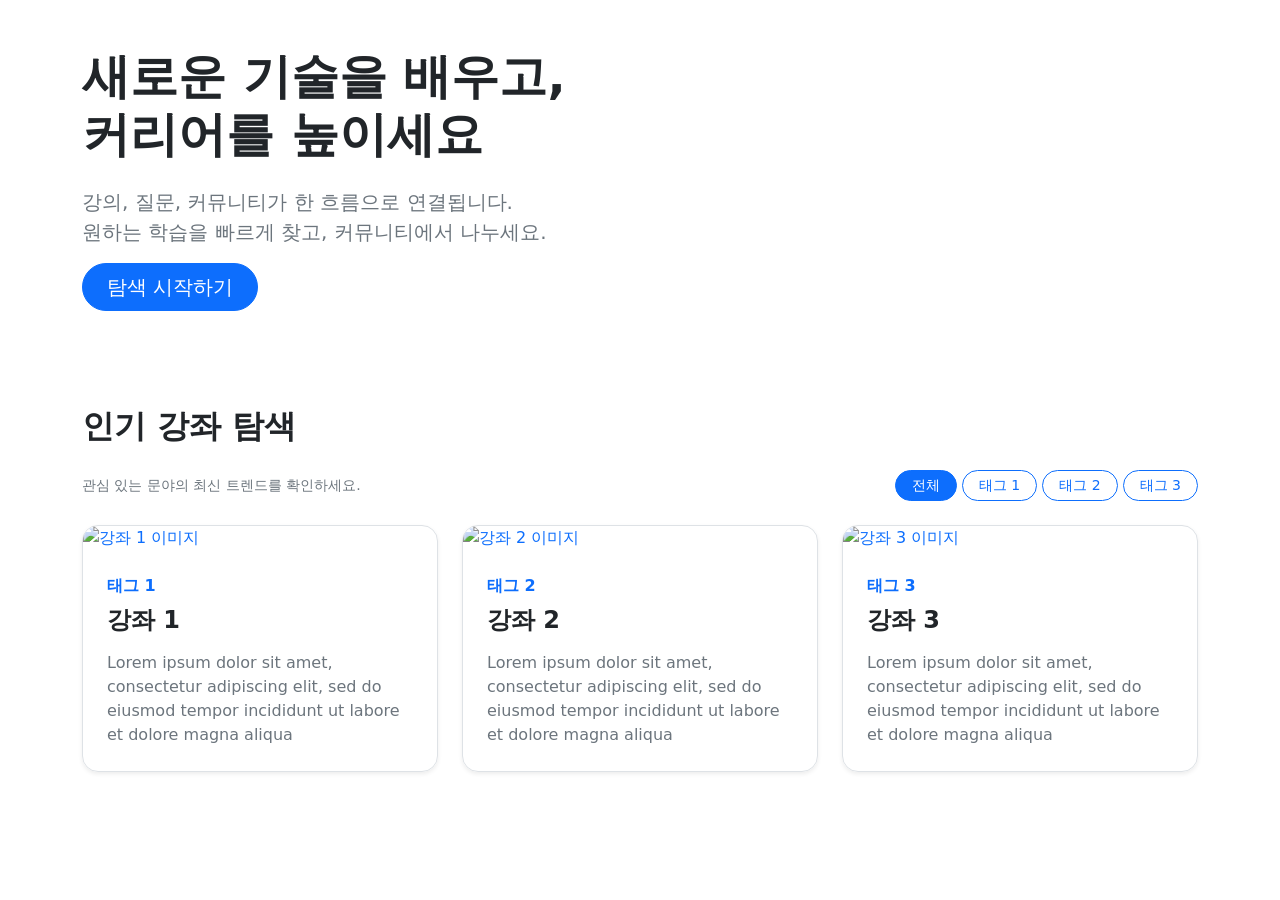
==== src/main/resources/templates/index.html @ dd258475 "feat: 메인 페이지 추가" ====
<!DOCTYPE html>
<html lang="ko">
<head>
  <meta charset="UTF-8">
  <meta name="viewport" content="width=device-width, initial-scale=1">
  <title>ConnectLearn</title>

  <!-- 1. Bootstrap CDN (반드시 먼저 로드) -->
  <link crossorigin="anonymous"
        href="https://cdn.jsdelivr.net/npm/bootstrap@5.3.8/dist/css/bootstrap.min.css"
        integrity="sha384-sRIl4kxILFvY47J16cr9ZwB07vP4J8+LH7qKQnuqkuIAvNWLzeN8tE5YBujZqJLB"
        rel="stylesheet">

  <!-- 2. 공용 컬러 테마 (Bootstrap 이후 로드해야 오버라이드 적용) -->
  <link th:href="@{/css/theme.css}" rel="stylesheet">

  <!-- 3. 공용 스타일 -->
  <link th:href="@{/css/header.css}" rel="stylesheet">

  <!-- 4. 페이지 전용 스타일 -->
  <link th:href="@{/css/home.css}" rel="stylesheet">
</head>
<body>

<div th:replace="~{fragments/header::header}"></div>

<main>
  <!-- 히어로 섹션 -->
  <section class="py-5 hero-surface">
    <div class="container d-flex flex-column">
      <h1 class="display-5 fw-bold text-dark mb-4">새로운 기술을 배우고,<br>커리어를 높이세요</h1>
      <p class="lead text-secondary">
        강의, 질문, 커뮤니티가 한 흐름으로 연결됩니다.<br>원하는 학습을 빠르게 찾고, 커뮤니티에서 나누세요.
      </p>
      <div class="mt-auto">
        <a class="btn btn-primary btn-lg px-4 rounded-pill" th:href="@{/courses}">탐색 시작하기</a>
      </div>
    </div>
  </section>

  <!-- 하단 콘텐츠 섹션 -->
  <section class="py-5 bg-white" id="courses">
    <div class="container">

      <!-- 인기 강좌 탐색 -->
      <h2 class="fw-bold mb-4">인기 강좌 탐색</h2>
      <div class="d-flex justify-content-between mb-4 align-items-center">
        <span class="text-secondary small">관심 있는 문야의 최신 트렌드를 확인하세요.</span>
        <span>
          <a class="btn btn-sm btn-primary rounded-pill px-3" href="#">전체</a>
          <a class="btn btn-sm btn-outline-primary rounded-pill px-3" href="#">태그 1</a>
          <a class="btn btn-sm btn-outline-primary rounded-pill px-3" href="#">태그 2</a>
          <a class="btn btn-sm btn-outline-primary rounded-pill px-3" href="#">태그 3</a>
        </span>
      </div>

      <!-- 강좌 카드 -->
      <div class="row g-4 align-items-stretch">
        <div class="col-12 col-lg-4">
          <a class="d-block h-100 text-decoration-none rounded-4 border shadow-sm overflow-hidden course-card" href="#">
            <img class="course-card-image" th:src="@{/images/nougatbar.png}" alt="강좌 1 이미지">
            <div class="p-4 course-card-body">
              <p class="text-primary fw-semibold mb-2">태그 1</p>
              <h3 class="h4 fw-bold text-dark mb-3">강좌 1</h3>
              <p class="text-secondary mb-0">Lorem ipsum dolor sit amet, consectetur adipiscing elit, sed do eiusmod tempor incididunt ut labore et dolore magna aliqua</p>
            </div>
          </a>
        </div>
        <div class="col-12 col-lg-4">
          <a class="d-block h-100 text-decoration-none rounded-4 border shadow-sm overflow-hidden course-card" href="#">
            <img class="course-card-image" th:src="@{/images/nougatbar.png}" alt="강좌 2 이미지">
            <div class="p-4 course-card-body">
              <p class="text-primary fw-semibold mb-2">태그 2</p>
              <h3 class="h4 fw-bold text-dark mb-3">강좌 2</h3>
              <p class="text-secondary mb-0">Lorem ipsum dolor sit amet, consectetur adipiscing elit, sed do eiusmod tempor incididunt ut labore et dolore magna aliqua</p>
            </div>
          </a>
        </div>
        <div class="col-12 col-lg-4">
          <a class="d-block h-100 text-decoration-none rounded-4 border shadow-sm overflow-hidden course-card" href="#">
            <img class="course-card-image" th:src="@{/images/nougatbar.png}" alt="강좌 3 이미지">
            <div class="p-4 course-card-body">
              <p class="text-primary fw-semibold mb-2">태그 3</p>
              <h3 class="h4 fw-bold text-dark mb-3">강좌 3</h3>
              <p class="text-secondary mb-0">Lorem ipsum dolor sit amet, consectetur adipiscing elit, sed do eiusmod tempor incididunt ut labore et dolore magna aliqua</p>
            </div>
          </a>
        </div>
      </div>
    </div>
  </section>
</main>

<div th:replace="~{fragments/footer::footer}"></div>

<script crossorigin="anonymous"
        integrity="sha384-FKyoEForCGlyvwx9Hj09JcYn3nv7wiPVlz7YYwJrWVcXK/BmnVDxM+D2scQbITxI"
        src="https://cdn.jsdelivr.net/npm/bootstrap@5.3.8/dist/js/bootstrap.bundle.min.js"></script>
</body>
</html>
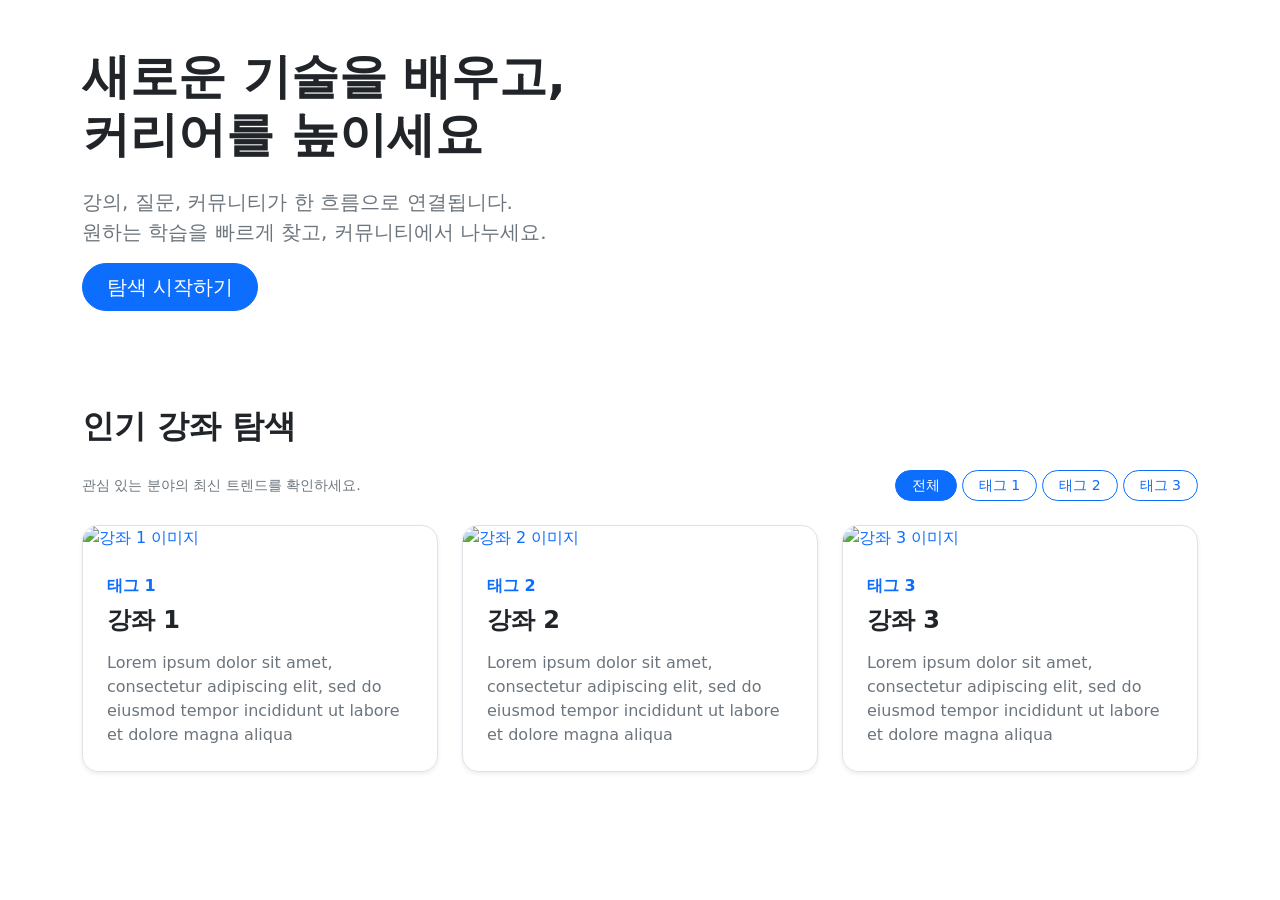
==== commit a305b159: "fix: 루트 페이지의 오타 수정" ====
--- a/src/main/resources/templates/index.html
+++ b/src/main/resources/templates/index.html
@@ -12,13 +12,13 @@
         rel="stylesheet">
 
   <!-- 2. 공용 컬러 테마 (Bootstrap 이후 로드해야 오버라이드 적용) -->
-  <link th:href="@{/css/theme.css}" rel="stylesheet">
+  <link th:href="@{/css/global/theme.css}" rel="stylesheet">
 
   <!-- 3. 공용 스타일 -->
-  <link th:href="@{/css/header.css}" rel="stylesheet">
+  <link th:href="@{/css/global/header.css}" rel="stylesheet">
 
   <!-- 4. 페이지 전용 스타일 -->
-  <link th:href="@{/css/home.css}" rel="stylesheet">
+  <link th:href="@{/css/home/home.css}" rel="stylesheet">
 </head>
 <body>
 
@@ -45,7 +45,7 @@
       <!-- 인기 강좌 탐색 -->
       <h2 class="fw-bold mb-4">인기 강좌 탐색</h2>
       <div class="d-flex justify-content-between mb-4 align-items-center">
-        <span class="text-secondary small">관심 있는 문야의 최신 트렌드를 확인하세요.</span>
+        <span class="text-secondary small">관심 있는 분야의 최신 트렌드를 확인하세요.</span>
         <span>
           <a class="btn btn-sm btn-primary rounded-pill px-3" href="#">전체</a>
           <a class="btn btn-sm btn-outline-primary rounded-pill px-3" href="#">태그 1</a>
